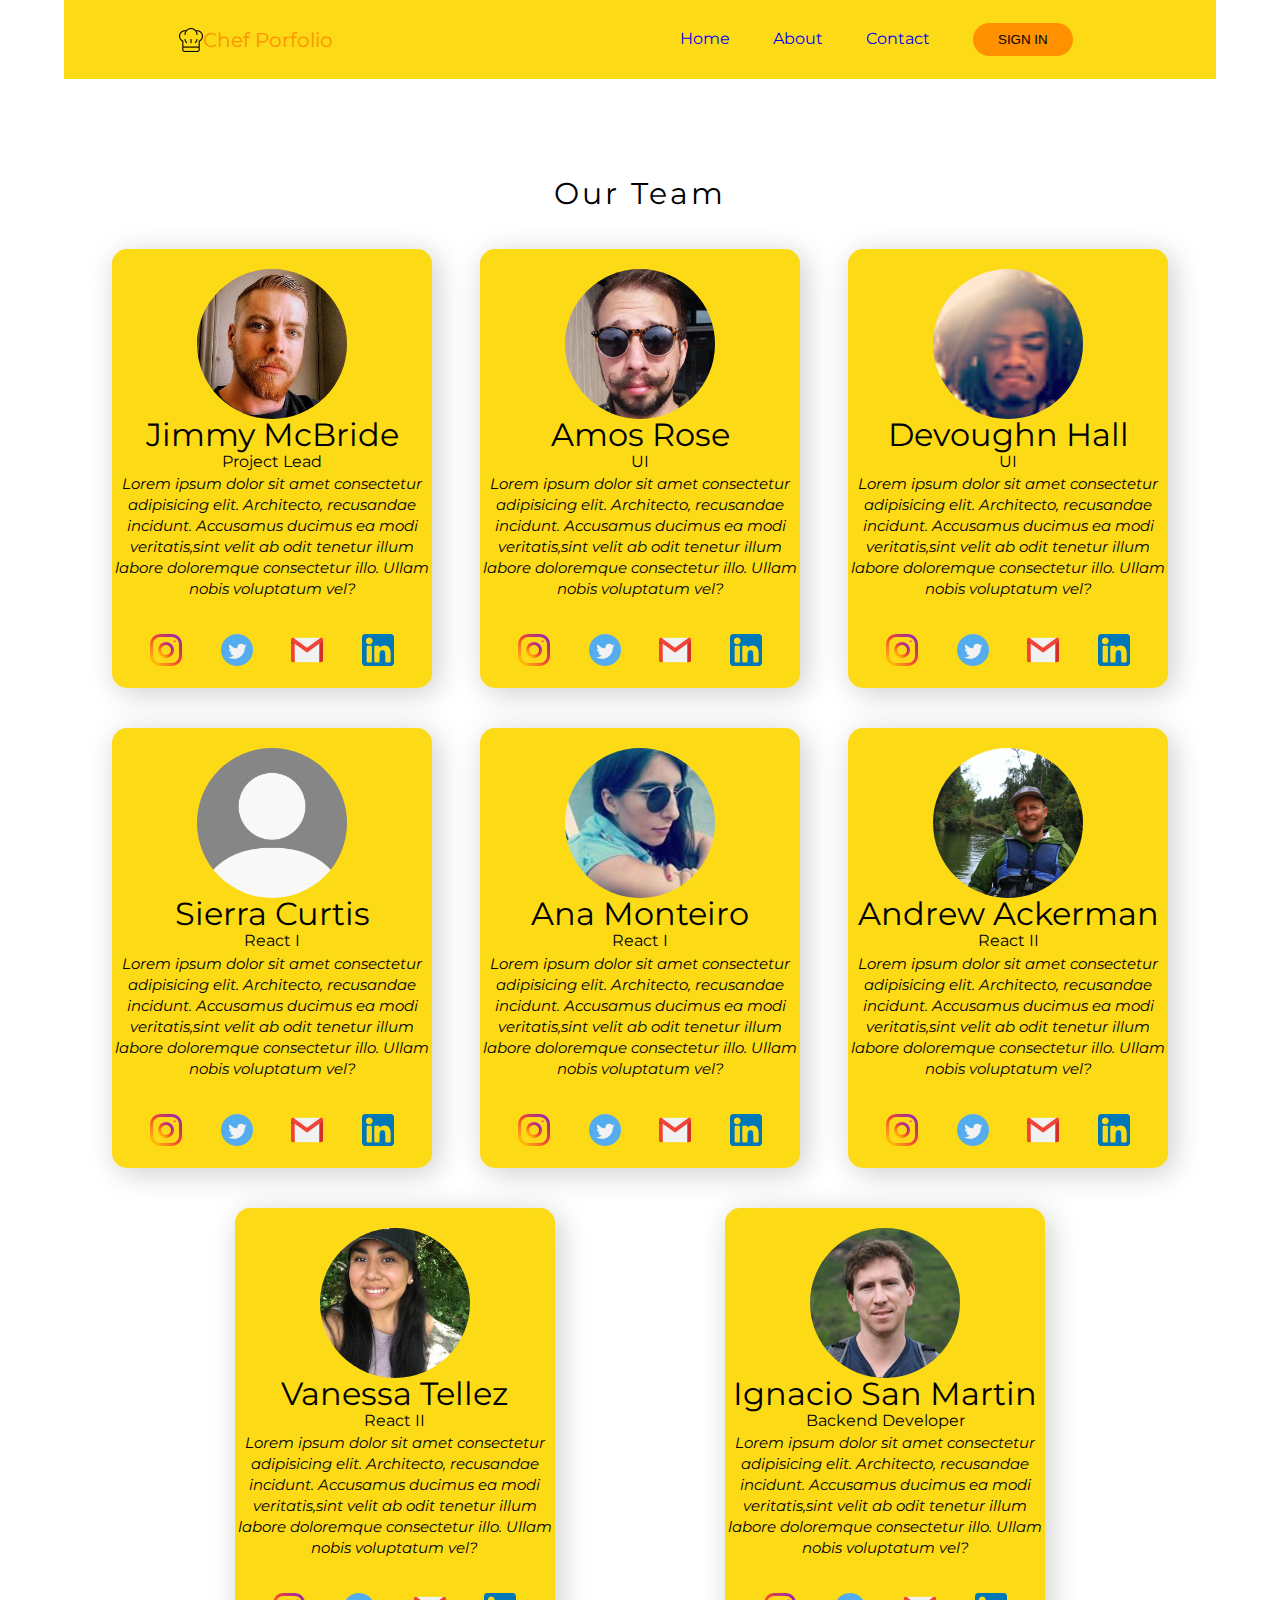
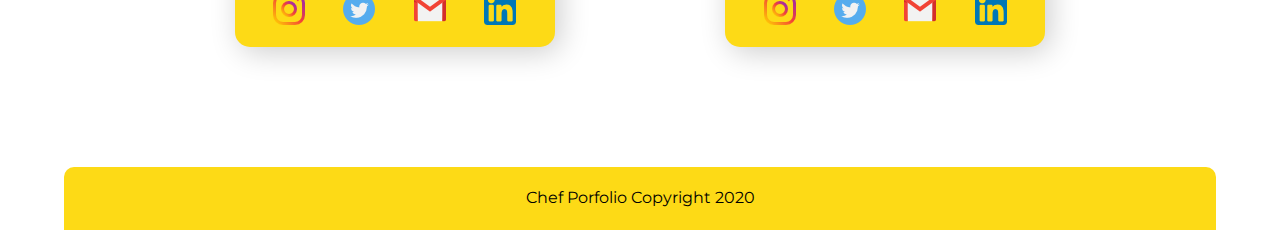
==== about-us.html @ c93ab23c "devoughn's files and changes added / merge conflicts resolved" ====
<!DOCTYPE html>

<html lang="en">
    <head>
        <meta charset="utf-8">
        <title>AboutUs</title>
        <meta name="viewport" content="width=device-width, initial-scale=1">
        <link href="https://fonts.googleapis.com/css?family=Montserrat&display=swap" rel="stylesheet">
        <link href="css/index.css" rel="stylesheet">
    </head>
    <body>
        <header>
            <div class="logo">
                <img src="img\chef.png" alt="chef hat">
                <h1>Chef Porfolio</h1>
            </div>
            <nav>
                <ul class="nav_links">
                    <li><a href="index.html">Home</a></li>
                    <li><a href="about-us.html">About</a></li>
                    <li><a href="#">Contact</a></li>
                    <li><a class ="nav_btn" href="#"> <button>SIGN IN</button></a></li>
                 </ul>
             </nav>
             <!-- <a class ="nav_btn" href="#"> <button>SIGN IN</button></a> -->
        </header>
      
        <section>
            <div class="body">
                <h1 class="headt">Our Team</h1 class>
                <div class="cards">
                    <div class="card">
                        <img class = "profile"src="img\Jimmy.jpg" alt="">
                        <h2>Jimmy McBride</h2>
                        <p class="role">Project Lead</p>
                        <p class="about">Lorem ipsum dolor sit amet consectetur 
                            adipisicing elit. Architecto, recusandae incidunt. Accusamus ducimus
                             ea modi veritatis,sint velit ab odit tenetur illum labore doloremque consectetur illo.
                            Ullam nobis voluptatum vel?
                        </p>
                        <ul class="social">
                            <li><img src="img\instagram.png" alt="insta logo"></li>
                            <li><img src="img\twitter.png" alt="twitter logo"></li>
                            <li><img src="img\gmail.png" alt="gmail logo"></li>
                            <li><img src="img\linkedin.png" alt="linkedin logo"></li>
                        </ul>
                    </div>
                    <div class="card">
                        <img class = "profile"src="img\Amos.jpg" alt="">
                        <h2>Amos Rose</h2>
                        <p class="role">UI</p>
                        <p class="about">Lorem ipsum dolor sit amet consectetur 
                            adipisicing elit. Architecto, recusandae incidunt. Accusamus ducimus
                             ea modi veritatis,sint velit ab odit tenetur illum labore doloremque consectetur illo.
                            Ullam nobis voluptatum vel?
                        </p>
                        <ul class="social">
                            <li><img src="img\instagram.png" alt="insta logo"></li>
                            <li><img src="img\twitter.png" alt="twitter logo"></li>
                            <li><img src="img\gmail.png" alt="gmail logo"></li>
                            <li><img src="img\linkedin.png" alt="linkedin logo"></li>
                        </ul>
                    </div>
                    <div class="card">
                        <img class = "profile"src="img\dev.png" alt="">
                        <h2>Devoughn Hall</h2>
                        <p class="role">UI</p>
                        <p class="about">Lorem ipsum dolor sit amet consectetur 
                            adipisicing elit. Architecto, recusandae incidunt. Accusamus ducimus
                             ea modi veritatis,sint velit ab odit tenetur illum labore doloremque consectetur illo.
                            Ullam nobis voluptatum vel?
                        </p>
                        <ul class="social">
                            <li><img src="img\instagram.png" alt="insta logo"></li>
                            <li><img src="img\twitter.png" alt="twitter logo"></li>
                            <li><img src="img\gmail.png" alt="gmail logo"></li>
                            <li><img src="img\linkedin.png" alt="linkedin logo"></li>
                        </ul>
                    </div>
                    <div class="card">
                        <img class = "profile"src="img\sierra.png" alt="">
                        <h2>Sierra Curtis</h2>
                        <p class="role">React I</p>
                        <p class="about">Lorem ipsum dolor sit amet consectetur 
                            adipisicing elit. Architecto, recusandae incidunt. Accusamus ducimus
                             ea modi veritatis,sint velit ab odit tenetur illum labore doloremque consectetur illo.
                            Ullam nobis voluptatum vel?
                        </p>
                        <ul class="social">
                            <li><img src="img\instagram.png" alt="insta logo"></li>
                            <li><img src="img\twitter.png" alt="twitter logo"></li>
                            <li><img src="img\gmail.png" alt="gmail logo"></li>
                            <li><img src="img\linkedin.png" alt="linkedin logo"></li>
                        </ul>
                    </div>
                    <div class="card">
                        <img class = "profile"src="img\Ana.jpg" alt="">
                        <h2>Ana Monteiro</h2>
                        <p class="role">React I</p>
                        <p class="about">Lorem ipsum dolor sit amet consectetur 
                            adipisicing elit. Architecto, recusandae incidunt. Accusamus ducimus
                             ea modi veritatis,sint velit ab odit tenetur illum labore doloremque consectetur illo.
                            Ullam nobis voluptatum vel?
                        </p>
                        <ul class="social">
                            <li><img src="img\instagram.png" alt="insta logo"></li>
                            <li><img src="img\twitter.png" alt="twitter logo"></li>
                            <li><img src="img\gmail.png" alt="gmail logo"></li>
                            <li><img src="img\linkedin.png" alt="linkedin logo"></li>
                        </ul>
                    </div>
                    <div class="card">
                        <img class = "profile"src="img\andew.png" alt="">
                        <h2>Andrew Ackerman</h2>
                        <p class="role">React II</p>
                        <p class="about">Lorem ipsum dolor sit amet consectetur 
                            adipisicing elit. Architecto, recusandae incidunt. Accusamus ducimus
                             ea modi veritatis,sint velit ab odit tenetur illum labore doloremque consectetur illo.
                            Ullam nobis voluptatum vel?
                        </p>
                        <ul class="social">
                            <li><img src="img\instagram.png" alt="insta logo"></li>
                            <li><img src="img\twitter.png" alt="twitter logo"></li>
                            <li><img src="img\gmail.png" alt="gmail logo"></li>
                            <li><img src="img\linkedin.png" alt="linkedin logo"></li>
                        </ul>
                    </div>
                    <div class="card">
                        <img class = "profile"src="img\vanessa.jpg" alt="">
                        <h2>Vanessa Tellez</h2>
                        <p class="role">React II</p>
                        <p class="about">Lorem ipsum dolor sit amet consectetur 
                            adipisicing elit. Architecto, recusandae incidunt. Accusamus ducimus
                             ea modi veritatis,sint velit ab odit tenetur illum labore doloremque consectetur illo.
                            Ullam nobis voluptatum vel?
                        </p>
                        <ul class="social">
                            <li><img src="img\instagram.png" alt="insta logo"></li>
                            <li><img src="img\twitter.png" alt="twitter logo"></li>
                            <li><img src="img\gmail.png" alt="gmail logo"></li>
                            <li><img src="img\linkedin.png" alt="linkedin logo"></li>
                        </ul>
                    </div>
                    <div class="card">
                        <img class = "profile"src="img\ignacio.jpg" alt="">
                        <h2>Ignacio San Martin</h2>
                        <p class="role">Backend Developer</p>
                        <p class="about">Lorem ipsum dolor sit amet consectetur 
                            adipisicing elit. Architecto, recusandae incidunt. Accusamus ducimus
                             ea modi veritatis,sint velit ab odit tenetur illum labore doloremque consectetur illo.
                            Ullam nobis voluptatum vel?
                        </p>
                        <ul class="social">
                            <li><img src="img\instagram.png" alt="insta logo"></li>
                            <li><img src="img\twitter.png" alt="twitter logo"></li>
                            <li><img src="img\gmail.png" alt="gmail logo"></li>
                            <li><img src="img\linkedin.png" alt="linkedin logo"></li>
                        </ul>
                    </div>
                </div>
            
        </section> 
        <footer>
            <p>Chef Porfolio Copyright 2020</p>
        </footer>
    </body>
</html>
---- css/index.css ----
html,
body,
div,
span,
applet,
object,
iframe,
h1,
h2,
h3,
h4,
h5,
h6,
p,
blockquote,
pre,
a,
abbr,
acronym,
address,
big,
cite,
code,
del,
dfn,
em,
img,
ins,
kbd,
q,
s,
samp,
small,
strike,
strong,
sub,
sup,
tt,
var,
b,
u,
i,
center,
dl,
dt,
dd,
ol,
ul,
li,
fieldset,
form,
label,
legend,
table,
caption,
tbody,
tfoot,
thead,
tr,
th,
td,
article,
aside,
canvas,
details,
embed,
figure,
figcaption,
footer,
header,
hgroup,
menu,
nav,
output,
ruby,
section,
summary,
time,
mark,
audio,
video {
  margin: 0;
  padding: 0;
  border: 0;
  font-size: 100%;
  font: inherit;
  vertical-align: baseline;
}
/* HTML5 display-role reset for older browsers */
article,
aside,
details,
figcaption,
figure,
footer,
header,
hgroup,
menu,
nav,
section {
  display: block;
}
body {
  line-height: 1;
}
ol,
ul {
  list-style: none;
}
blockquote,
q {
  quotes: none;
}
blockquote:before,
blockquote:after,
q:before,
q:after {
  content: "";
  content: none;
}
table {
  border-collapse: collapse;
  border-spacing: 0;
}
* {
  box-sizing: border-box;
}
html {
  font-size: 62.5%;
  max-width: 90%;
  width: 100%;
  margin: 0 auto;
}
body {
  font-family: "Montserrat", sans-serif;
  margin: 0 auto;
}
h2 {
  font-size: 3.2rem;
}
h3 {
  font-size: 2.8rem;
}
p {
  font-size: 1.6rem;
  line-height: 1.4;
  color: black;
}
a {
  font-size: 1.6rem;
  text-decoration: none;
}
.navbar {
  background-color: #fdda16;
  max-width: 90%;
  margin: 0 auto;
  width: 1000px;
  position: fixed;
  top: 0;
  opacity: 0.9;
  height: 5vh;
  display: flex;
  justify-content: space-evenly;
  align-items: center;
  flex-wrap: wrap;
  flex-direction: row;
}
.navbar h1 {
  font-size: 2rem;
}
.navbar nav {
  display: flex;
  justify-content: space-evenly;
  align-items: center;
  flex-wrap: wrap;
  flex-direction: row;
  font-size: 1.6rem;
  width: 30%;
}
.navbar nav a {
  text-decoration: none;
  color: black;
}
@media (max-width: 500px) {
  .navbar nav {
    width: 50%;
  }
}
.navbar .sign-up {
  background-color: #ff9000;
  color: white;
  font-size: 1.7rem;
  text-decoration: none;
  border-radius: 5px;
  height: 80%;
  width: 12%;
  display: flex;
  justify-content: center;
  align-items: center;
  flex-wrap: wrap;
  flex-direction: row;
}
@media (max-width: 500px) {
  .navbar .sign-up {
    display: none;
  }
}
@media (max-width: 800px) {
  .navbar .sign-up {
    width: 15%;
  }
}
header {
  margin: 0 auto;
  display: flex;
  justify-content: space-between;
  align-items: center;
  padding: 2% 10%;
  background-color: #fdda16;
}
header nav {
  width: 50%;
  display: flex;
  justify-content: space-between;
}
header .nav_links li {
  display: inline-block;
  padding-left: 4rem;
}
@media (max-width: 500px) {
  header .nav_links li {
    padding-bottom: 0.5rem;
    padding-top: 0.5rem;
  }
}
header .nav_links ul {
  width: 100%;
  padding-right: 0%;
}
header .logo {
  display: flex;
  align-items: center;
  justify-content: flex-start;
  width: 30%;
  font-size: 2rem;
  color: #ff9000;
}
@media (max-width: 500px) {
  header .logo {
    padding-left: 1rem;
  }
}
header button {
  padding: 9px 25px;
  background-color: #ff9000;
  border: none;
  border-radius: 50px;
}
@media (max-width: 500px) {
  header {
    flex-direction: column;
    text-align: center;
  }
}
.index-footer {
  background-color: #fdda16;
  border-radius: 0;
  text-align: center;
  padding: 2% 0;
}
.index-footer h3 {
  font-size: 1.6rem;
}
footer {
  width: 100%;
  background: #fdda16;
  border-top-left-radius: 1rem;
  border-top-right-radius: 1rem;
}
footer p {
  text-align: center;
  font-size: 1.6rem;
  padding: 20px;
}
body .largest-container {
  max-width: 100%;
  margin: 0 auto;
  width: 1000px;
}
body .largest-container .header {
  margin-top: 5vh;
}
body .largest-container .header img {
  width: 100%;
}
body .largest-container .title {
  font-size: 5rem;
  text-align: center;
  margin: 5% auto;
  font-weight: bold;
}
body .largest-container .button {
  background-color: #ff9000;
  border-radius: 7px;
  padding: 2%;
  margin: 5% auto;
  text-align: center;
  width: 30%;
  box-shadow: 0.5rem 0.5rem 3rem rgba(0, 0, 0, 0.2);
}
body .largest-container .button a {
  text-decoration: none;
  color: white;
  font-size: 2rem;
}
body .largest-container .button:hover {
  background-color: white;
  border: 1px solid #ff9000;
}
body .largest-container .button:hover a {
  color: #ff9000;
}
@media (max-width: 500px) {
  body .largest-container .button {
    width: 60%;
  }
}
@media (max-width: 800px) {
  body .largest-container .button {
    width: 45%;
  }
}
body .largest-container .about {
  max-width: 80%;
  margin: 10% auto;
}
body .largest-container .about p {
  margin: 3% 0;
  font-size: 2rem;
  line-height: 2.5rem;
}
body .largest-container .boxes {
  display: flex;
  justify-content: space-between;
  align-items: center;
  flex-wrap: wrap;
  flex-direction: row;
  max-width: 100%;
}
@media (max-width: 500px) {
  body .largest-container .boxes {
    display: flex;
    justify-content: center;
    align-items: center;
    flex-wrap: wrap;
    flex-direction: column;
  }
}
@media (max-width: 800px) {
  body .largest-container .boxes {
    display: flex;
    justify-content: space-around;
    align-items: center;
    flex-wrap: wrap;
    flex-direction: row;
  }
}
body .largest-container .boxes .box {
  display: flex;
  justify-content: center;
  align-items: center;
  flex-wrap: wrap;
  flex-direction: column;
  width: 30%;
  box-shadow: 0.5rem 0.5rem 3rem rgba(0, 0, 0, 0.2);
}
@media (max-width: 500px) {
  body .largest-container .boxes .box {
    width: 85%;
    margin: 3% auto;
  }
}
body .largest-container .boxes .box img {
  max-width: 100%;
}
body .largest-container .boxes .box h2 {
  background-color: #fdda16;
  font-size: 2rem;
  width: 100%;
  padding: 10% 0;
  text-align: center;
}
section {
  margin: 10rem 0;
}
section .headt {
  background-image: url("food.png");
  background-color: #cccccc;
  height: 0rem;
  font-size: 3rem;
  letter-spacing: 3px;
  text-align: center;
  margin-bottom: 5rem;
  margin-top: 0rem;
}
.cards {
  display: flex;
  align-items: center;
  align-content: center;
  justify-content: space-evenly;
  flex-direction: row;
  flex-wrap: wrap;
}
.cards .card {
  width: 32rem;
  background-color: #fdda16;
  display: flex;
  flex-direction: column;
  align-items: center;
  justify-content: center;
  margin: 2rem 0;
  box-shadow: 0.5rem 0.5rem 3rem rgba(0, 0, 0, 0.2);
  border-radius: 1.5rem;
}
.cards .profile {
  width: 15rem;
  height: 15rem;
  border-radius: 50%;
  margin-top: 2rem;
}
.cards h1 {
  font-size: 2.5rem;
  margin: 1.5rem 0;
}
.cards .about {
  font-size: 1.5rem;
  margin: 1.5 0;
  font-style: italic;
  text-align: center;
}
.cards .social {
  width: 100%;
  display: flex;
  justify-content: space-evenly;
  padding: 2rem 0;
  margin-top: 1.5rem;
}
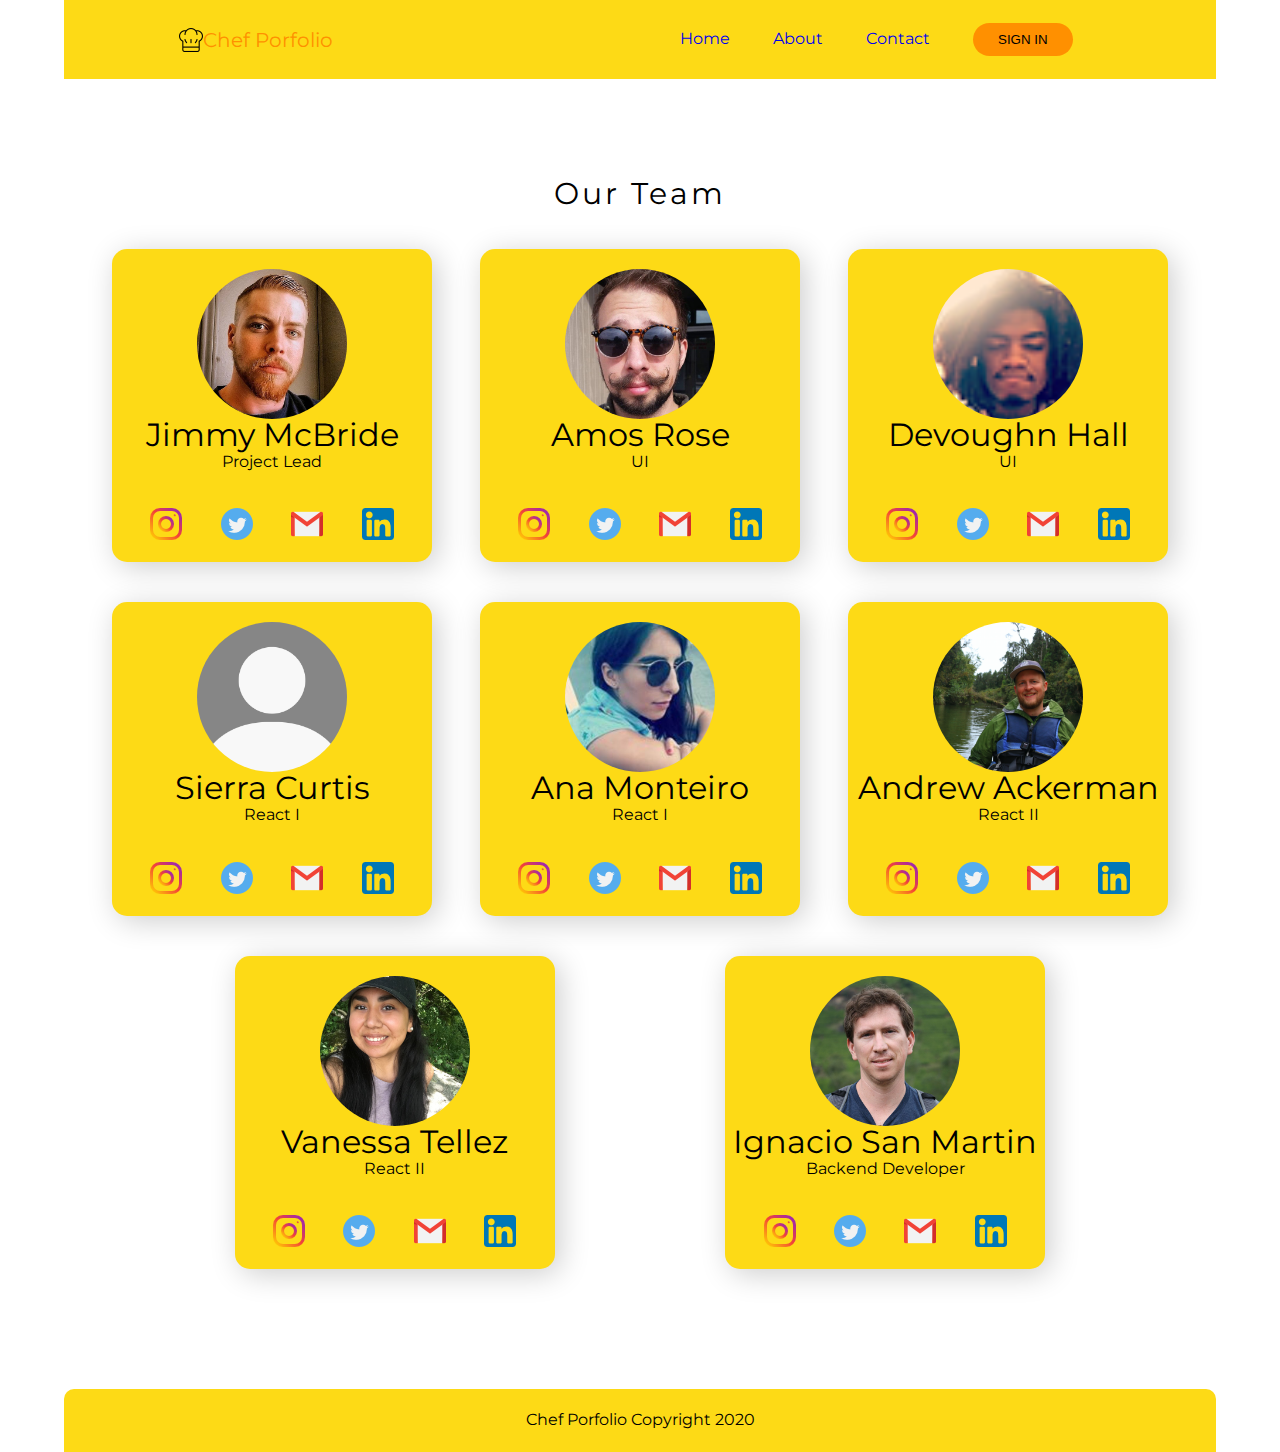
==== commit e300ff54: "Lorem Ipsum removed from about page" ====
--- a/about-us.html
+++ b/about-us.html
@@ -19,7 +19,7 @@
                     <li><a href="index.html">Home</a></li>
                     <li><a href="about-us.html">About</a></li>
                     <li><a href="#">Contact</a></li>
-                    <li><a class ="nav_btn" href="#"> <button>SIGN IN</button></a></li>
+                    <li><a class ="nav_btn" href="https://chef-portfolio-2.netlify.com/signup"> <button>SIGN IN</button></a></li>
                  </ul>
              </nav>
              <!-- <a class ="nav_btn" href="#"> <button>SIGN IN</button></a> -->
@@ -33,10 +33,7 @@
                         <img class = "profile"src="img\Jimmy.jpg" alt="">
                         <h2>Jimmy McBride</h2>
                         <p class="role">Project Lead</p>
-                        <p class="about">Lorem ipsum dolor sit amet consectetur 
-                            adipisicing elit. Architecto, recusandae incidunt. Accusamus ducimus
-                             ea modi veritatis,sint velit ab odit tenetur illum labore doloremque consectetur illo.
-                            Ullam nobis voluptatum vel?
+                        <p class="about">
                         </p>
                         <ul class="social">
                             <li><img src="img\instagram.png" alt="insta logo"></li>
@@ -49,10 +46,7 @@
                         <img class = "profile"src="img\Amos.jpg" alt="">
                         <h2>Amos Rose</h2>
                         <p class="role">UI</p>
-                        <p class="about">Lorem ipsum dolor sit amet consectetur 
-                            adipisicing elit. Architecto, recusandae incidunt. Accusamus ducimus
-                             ea modi veritatis,sint velit ab odit tenetur illum labore doloremque consectetur illo.
-                            Ullam nobis voluptatum vel?
+                        <p class="about">
                         </p>
                         <ul class="social">
                             <li><img src="img\instagram.png" alt="insta logo"></li>
@@ -65,10 +59,7 @@
                         <img class = "profile"src="img\dev.png" alt="">
                         <h2>Devoughn Hall</h2>
                         <p class="role">UI</p>
-                        <p class="about">Lorem ipsum dolor sit amet consectetur 
-                            adipisicing elit. Architecto, recusandae incidunt. Accusamus ducimus
-                             ea modi veritatis,sint velit ab odit tenetur illum labore doloremque consectetur illo.
-                            Ullam nobis voluptatum vel?
+                        <p class="about">
                         </p>
                         <ul class="social">
                             <li><img src="img\instagram.png" alt="insta logo"></li>
@@ -81,10 +72,7 @@
                         <img class = "profile"src="img\sierra.png" alt="">
                         <h2>Sierra Curtis</h2>
                         <p class="role">React I</p>
-                        <p class="about">Lorem ipsum dolor sit amet consectetur 
-                            adipisicing elit. Architecto, recusandae incidunt. Accusamus ducimus
-                             ea modi veritatis,sint velit ab odit tenetur illum labore doloremque consectetur illo.
-                            Ullam nobis voluptatum vel?
+                        <p class="about">
                         </p>
                         <ul class="social">
                             <li><img src="img\instagram.png" alt="insta logo"></li>
@@ -97,10 +85,7 @@
                         <img class = "profile"src="img\Ana.jpg" alt="">
                         <h2>Ana Monteiro</h2>
                         <p class="role">React I</p>
-                        <p class="about">Lorem ipsum dolor sit amet consectetur 
-                            adipisicing elit. Architecto, recusandae incidunt. Accusamus ducimus
-                             ea modi veritatis,sint velit ab odit tenetur illum labore doloremque consectetur illo.
-                            Ullam nobis voluptatum vel?
+                        <p class="about">
                         </p>
                         <ul class="social">
                             <li><img src="img\instagram.png" alt="insta logo"></li>
@@ -113,10 +98,7 @@
                         <img class = "profile"src="img\andew.png" alt="">
                         <h2>Andrew Ackerman</h2>
                         <p class="role">React II</p>
-                        <p class="about">Lorem ipsum dolor sit amet consectetur 
-                            adipisicing elit. Architecto, recusandae incidunt. Accusamus ducimus
-                             ea modi veritatis,sint velit ab odit tenetur illum labore doloremque consectetur illo.
-                            Ullam nobis voluptatum vel?
+                        <p class="about">
                         </p>
                         <ul class="social">
                             <li><img src="img\instagram.png" alt="insta logo"></li>
@@ -129,10 +111,7 @@
                         <img class = "profile"src="img\vanessa.jpg" alt="">
                         <h2>Vanessa Tellez</h2>
                         <p class="role">React II</p>
-                        <p class="about">Lorem ipsum dolor sit amet consectetur 
-                            adipisicing elit. Architecto, recusandae incidunt. Accusamus ducimus
-                             ea modi veritatis,sint velit ab odit tenetur illum labore doloremque consectetur illo.
-                            Ullam nobis voluptatum vel?
+                        <p class="about">
                         </p>
                         <ul class="social">
                             <li><img src="img\instagram.png" alt="insta logo"></li>
@@ -145,10 +124,7 @@
                         <img class = "profile"src="img\ignacio.jpg" alt="">
                         <h2>Ignacio San Martin</h2>
                         <p class="role">Backend Developer</p>
-                        <p class="about">Lorem ipsum dolor sit amet consectetur 
-                            adipisicing elit. Architecto, recusandae incidunt. Accusamus ducimus
-                             ea modi veritatis,sint velit ab odit tenetur illum labore doloremque consectetur illo.
-                            Ullam nobis voluptatum vel?
+                        <p class="about">
                         </p>
                         <ul class="social">
                             <li><img src="img\instagram.png" alt="insta logo"></li>
--- a/css/index.css
+++ b/css/index.css
@@ -165,17 +165,24 @@
   flex-wrap: wrap;
   flex-direction: row;
 }
-.navbar h1 {
+.navbar .home-logo {
+  display: flex;
+  justify-content: space-between;
+  align-items: center;
+  flex-wrap: wrap;
+  flex-direction: row;
+}
+.navbar .home-logo h1 {
   font-size: 2rem;
 }
 .navbar nav {
-  display: flex;
-  justify-content: space-evenly;
-  align-items: center;
-  flex-wrap: wrap;
-  flex-direction: row;
   font-size: 1.6rem;
   width: 30%;
+  display: flex;
+  justify-content: space-evenly;
+  align-items: center;
+  flex-wrap: wrap;
+  flex-direction: row;
 }
 .navbar nav a {
   text-decoration: none;
@@ -314,11 +321,15 @@
   font-size: 2rem;
 }
 body .largest-container .button:hover {
-  background-color: white;
+  background-color: #fdda16;
   border: 1px solid #ff9000;
 }
 body .largest-container .button:hover a {
   color: #ff9000;
+}
+body .largest-container .button:active {
+  position: relative;
+  top: 1px;
 }
 @media (max-width: 500px) {
   body .largest-container .button {
